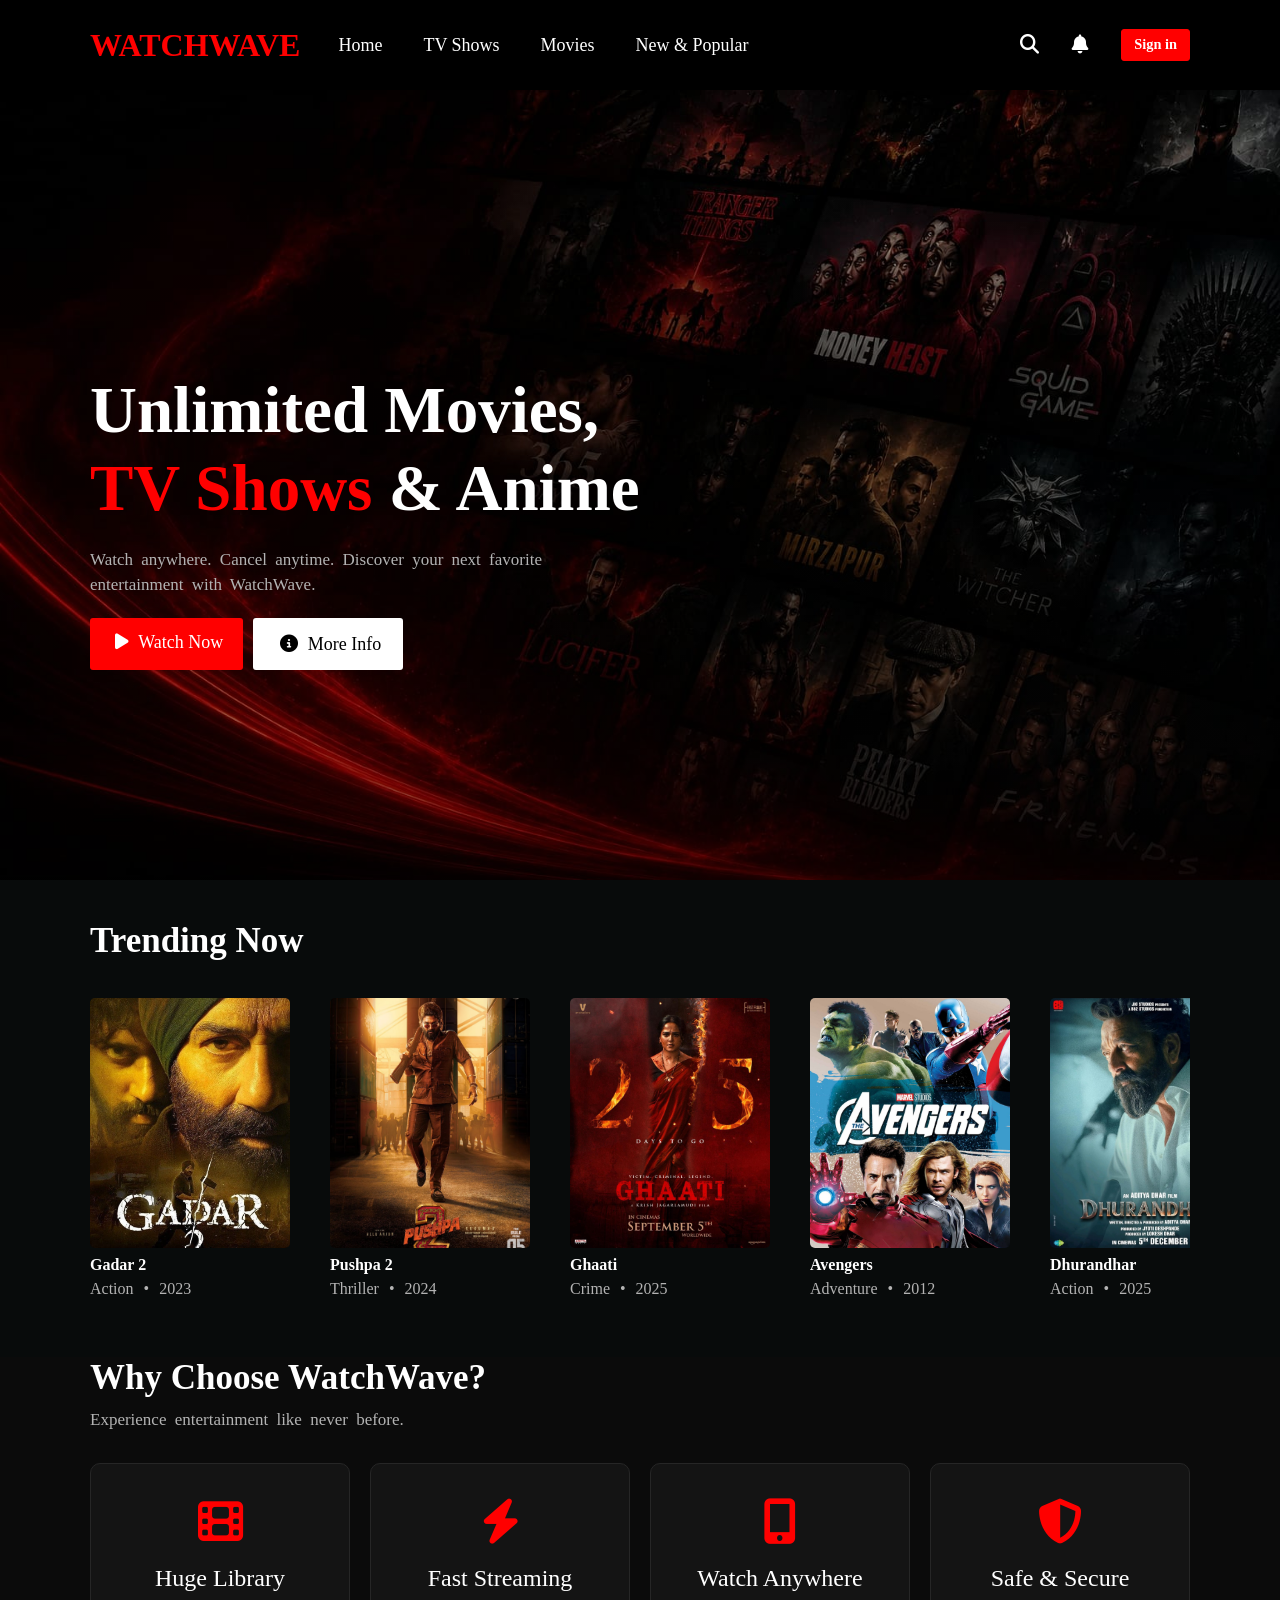
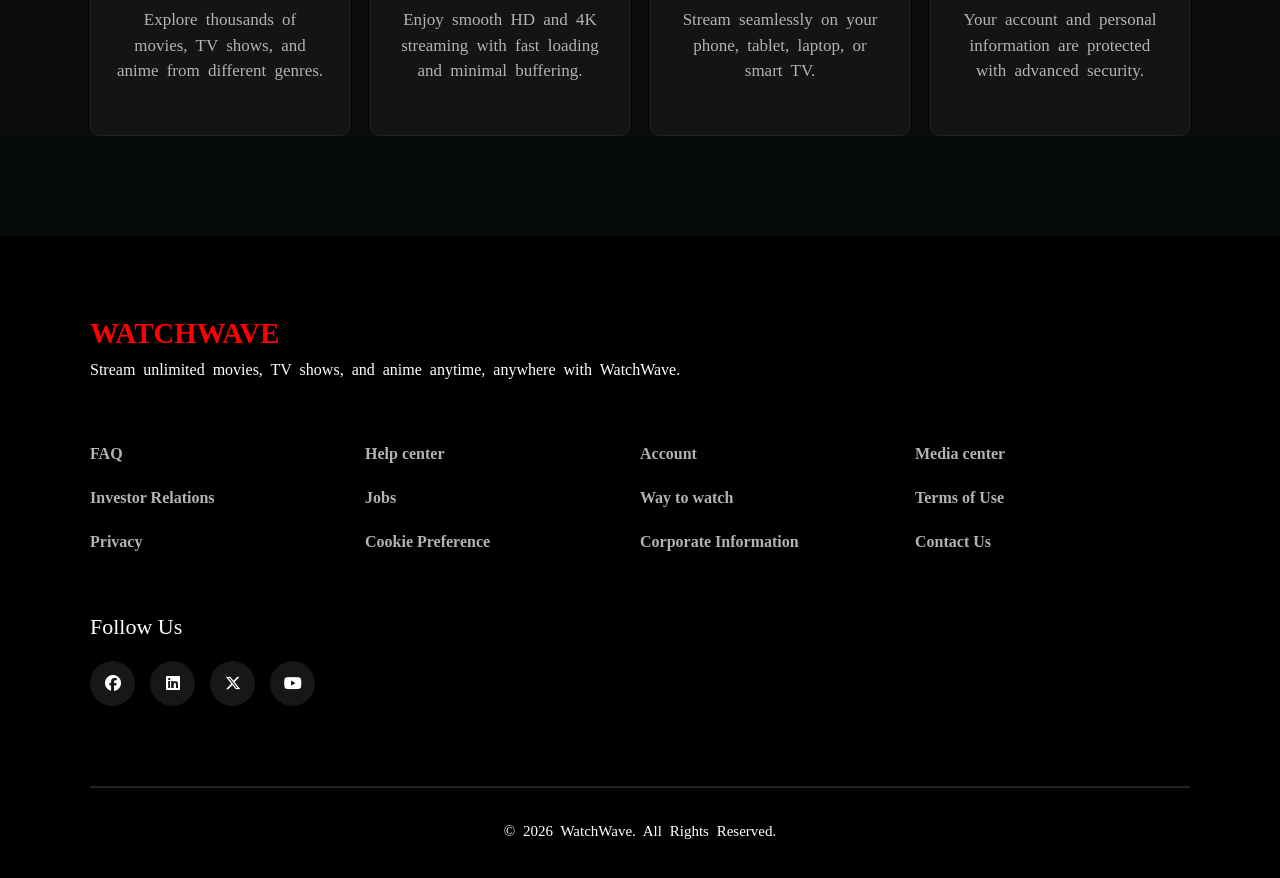
==== index.html @ c590064c "Moving index.html Outside HTML" ====
<!DOCTYPE html>
<html lang="en">

<head>
    <meta charset="UTF-8">
    <meta name="viewport" content="width=device-width, initial-scale=1.0">
    <title>Watchwave</title>
    <link rel="stylesheet" href="https://cdnjs.cloudflare.com/ajax/libs/font-awesome/6.5.1/css/all.min.css">
    <link href="https://cdn.jsdelivr.net/npm/bootstrap@5.3.8/dist/css/bootstrap.min.css" rel="stylesheet">
    <link rel="stylesheet" href="https://cdn.jsdelivr.net/npm/bootstrap-icons@1.11.3/font/bootstrap-icons.min.css">
    <link rel="icon" href="../Image/logo.png">
    <link rel="stylesheet" href="index.css">
</head>

<body>
    <header>
        <nav class="navbar navbar-expand-lg">
            <div class="container">
                <div class="logo">
                    <button class="navbar-toggler" type="button" data-bs-toggle="collapse" data-bs-target="#navbarNav">
                        <span class="navbar-toggler-icon"></span>
                    </button>

                    <div class="navbar-logo">
                        WATCHWAVE
                    </div>
                </div>
                <div class="collapse navbar-collapse" id="navbarNav">
                    <ul class="navbar-nav">
                        <li class="nav-item"><a class="nav-link" href="Home" style="--i:1;">Home</a></li>
                        <li class="nav-item"><a class="nav-link" href="TV shows" style="--i:2;">TV Shows</a></li>
                        <li class="nav-item"><a class="nav-link" href="Movies" style="--i:3;">Movies</a></li>
                        <li class="nav-item"><a class="nav-link" href="New & Popular" style="--i:4;">New & Popular</a>
                        </li>
                    </ul>
                </div>
                <div class="navbar-content">
                    <button type="button" aria-label="search"><i class="fa-solid fa-search" style="--i:1"></i></button>
                    <button type="button" aria-label="search"><i class="fa-solid fa-bell" style="--i:2"></i></button>
                    <a href="../HTML/04-sign-in.html" style="--i:3">Sign in</a>
                </div>
            </div>
        </nav>
    </header>
    <main>
        <section class="Home">
            <div class="container welcome">
                <div class="home-content">
                    <h1>Unlimited Movies,<br><span>TV Shows </span>& Anime</h1>
                    <p>
                        Watch anywhere. Cancel anytime.
                        Discover your next favorite entertainment with WatchWave.
                    </p>
                    <div class="buttons">
                        <a href="#" class="watch">
                            <i class="fa-solid fa-play"></i>
                            Watch Now
                        </a>
                        <a href="#" class="info">
                            <i class="fa-solid fa-circle-info"></i>
                            More Info
                        </a>
                    </div>
                </div>
            </div>
        </section>
        <section class="Trending">
            <div class="container">
                <h2 class="heading">Trending Now</h2>
                <div class="movie-container">
                    <div class="movie">
                        <div class="movie-image">
                            <img src="../Image/movie1.jpeg" alt="Gadar 2 poster">
                        </div>
                        <div class="movie-name"><strong>Gadar 2</strong></div>
                        <div class="movie-date">
                            <span>Action</span>
                            <span>&bull;</span>
                            <span>2023</span>
                        </div>
                    </div>
                    <div class="movie">
                        <div class="movie-image">
                            <img src="../Image/movie2.jpeg" alt="Pushpa poster">
                        </div>
                        <div class="movie-name"><strong>Pushpa 2</strong></div>
                        <div class="movie-date">
                            <span>Thriller</span>
                            <span>&bull;</span>
                            <span>2024</span>
                        </div>
                    </div>
                    <div class="movie">
                        <div class="movie-image">
                            <img src="../Image/movie3.jpeg" alt="Ghaati poster">
                        </div>
                        <div class="movie-name"><strong>Ghaati</strong></div>
                        <div class="movie-date">
                            <span>Crime</span>
                            <span>&bull;</span>
                            <span>2025</span>
                        </div>
                    </div>
                    <div class="movie">
                        <div class="movie-image">
                            <img src="../Image/movie4.jpeg" alt="Avengers poster">
                        </div>
                        <div class="movie-name"><strong>Avengers</strong></div>
                        <div class="movie-date">
                            <span>Adventure</span>
                            <span>&bull;</span>
                            <span>2012</span>
                        </div>
                    </div>
                    <div class="movie">
                        <div class="movie-image">
                            <img src="../Image/movie5.jpeg" alt="Dhurandhar poster">
                        </div>
                        <div class="movie-name"><strong>Dhurandhar</strong></div>
                        <div class="movie-date">
                            <span>Action</span>
                            <span>&bull;</span>
                            <span>2025</span>
                        </div>
                    </div>
                    <div class="movie">
                        <div class="movie-image">
                            <img src="../Image/movie6.jpeg" alt="Jan neta poster">
                        </div>
                        <div class="movie-name"><strong>Jan Neta</strong></div>
                        <div class="movie-date">
                            <span>Action</span>
                            <span>&bull;</span>
                            <span>Upcoming</span>
                        </div>
                    </div>
                    <div class="movie">
                        <div class="movie-image">
                            <img src="../Image/movie7.jpeg" alt="Bloody daddy poster">
                        </div>
                        <div class="movie-name"><strong>Bloody Daddy</strong></div>
                        <div class="movie-date">
                            <span>Thriller</span>
                            <span>&bull;</span>
                            <span>2023</span>
                        </div>
                    </div>
                    <div class="movie">
                        <div class="movie-image">
                            <img src="../Image/movie8.jpeg" alt="Jailer poster">
                        </div>
                        <div class="movie-name"><strong>Jailer</strong></div>
                        <div class="movie-date">
                            <span>Action</span>
                            <span>&bull;</span>
                            <span>2023</span>
                        </div>
                    </div>
                    <div class="movie">
                        <div class="movie-image">
                            <img src="../Image/movie9.jpeg" alt="Nagabandham poster">
                        </div>
                        <div class="movie-name"><strong>Nagabandham</strong></div>
                        <div class="movie-date">
                            <span>Thriller</span>
                            <span>&bull;</span>
                            <span>2026</span>
                        </div>
                    </div>
                    <div class="movie">
                        <div class="movie-image">
                            <img src="../Image/movie10.jpeg" alt="Peddi poster">
                        </div>
                        <div class="movie-name"><strong>Peddi</strong></div>
                        <div class="movie-date">
                            <span>Sport</span>
                            <span>&bull;</span>
                            <span>2026</span>
                        </div>
                    </div>
                </div>
            </div>
        </section>
        <section class="why-watchwave">
            <div class="container">
                <div class="section-title">
                    <h2>Why Choose WatchWave?</h2>
                    <p>Experience entertainment like never before.</p>
                </div>
                <div class="feature-container">
                    <div class="feature-card">
                        <i class="fa-solid fa-film"></i>
                        <h3>Huge Library</h3>
                        <p>
                            Explore thousands of movies, TV shows, and anime from different genres.
                        </p>
                    </div>
                    <div class="feature-card">
                        <i class="fa-solid fa-bolt"></i>
                        <h3>Fast Streaming</h3>
                        <p>
                            Enjoy smooth HD and 4K streaming with fast loading and minimal buffering.
                        </p>
                    </div>
                    <div class="feature-card">
                        <i class="fa-solid fa-mobile-screen-button"></i>
                        <h3>Watch Anywhere</h3>
                        <p>
                            Stream seamlessly on your phone, tablet, laptop, or smart TV.
                        </p>
                    </div>
                    <div class="feature-card">
                        <i class="fa-solid fa-shield-halved"></i>
                        <h3>Safe & Secure</h3>
                        <p>
                            Your account and personal information are protected with advanced security.
                        </p>
                    </div>
                </div>
            </div>
        </section>
    </main>
    <footer>
        <div class="container">
            <div class="footer-logo">
                <h2>WATCHWAVE</h2>
                <p>
                    Stream unlimited movies, TV shows, and anime anytime, anywhere with WatchWave.
                </p>
            </div>
            <div class="footer-item">
                <ul>
                    <li><a href="../HTML/02-faq.html">FAQ</a></li>
                    <li><a href="../HTML/06-investor.html">Investor Relations</a></li>
                    <li><a href="../HTML/10-privacy.html">Privacy</a></li>

                </ul>
                <ul>
                    <li><a href="../HTML/03-help-center.html">Help center</a></li>
                    <li><a href="../HTML/07-job.html">Jobs</a></li>
                    <li><a href="../HTML/11-cookie.html">Cookie Preference</a></li>

                </ul>
                <ul>
                    <li><a href="../HTML/04-sign-in.html">Account</a></li>
                    <li><a href="../HTML/08-way-to-watch.html">Way to watch</a></li>
                    <li><a href="../HTML/12-corporate.html">Corporate Information</a></li>
                </ul>
                <ul>
                    <li><a href="../HTML/05-media-center.html">Media center</a></li>
                    <li><a href="../HTML/09-term-of-use.html">Terms of Use</a></li>
                    <li><a href="../HTML/13-contact-us.html">Contact Us</a></li>
                </ul>
            </div>
            <div class="footer-social">
                <h3>Follow Us</h3>
                <div class="social-icons">
                    <a href="https://www.facebook.com/share/1Pr9M5KjgS/"><i class="fab fa-facebook"></i></a>
                    <a
                        href="https://www.linkedin.com/in/sahil-kumar-790aa62a7?utm_source=share_via&utm_content=profile&utm_medium=member_android"><i
                            class="fab fa-linkedin"></i></a>
                    <a href="https://x.com/Sahilkumar0093"><i class="fab fa-x-twitter"></i></a>
                    <a href="#"><i class="fab fa-youtube"></i></a>
                </div>
            </div>
            <hr>
            <div class="copyright">
                <p>© 2026 WatchWave. All Rights Reserved.</p>
            </div>
        </div>
    </footer>


    <script src="https://cdn.jsdelivr.net/npm/bootstrap@5.3.8/dist/js/bootstrap.bundle.min.js"></script>
</body>

</html>
---- index.css ----
* {
    padding: 0;
    margin: 0;
    box-sizing: border-box;
}

body {
    font-family: auto;
    background-color: rgb(8, 11, 11);
    color: #fff;
    padding-top: 70px;

}

.container {
    padding-inline: 20px;
}

.Home {
    background-image: linear-gradient(rgba(0, 0, 0, -0.9), rgba(0, 0, 0, .5)), url(../Image/Background.png);
    height: 90vh;
    background-size: cover;
    background-repeat: no-repeat;
    background-position: center center;
}

.navbar {
    width: 100%;
    position: fixed;
    top: 0;
    left: 0;
    height: 90px;
    z-index: 1000;
    background-color: #000;
}

a {
    text-decoration: none;
}

p {
    word-spacing: 4px;
    color: #B3B3B3;
    font-size: 17px;
}

.logo {
    display: flex;
    align-items: center;
    text-align: center;
}

.navbar-logo {
    color: red;
    font-size: 2rem;
    font-weight: 600;
    opacity: 0;
    animation: slideRight 2s ease forwards;

}

@keyframes slideRight {
    0% {
        transform: translateX(-100px);
        opacity: 0;
    }

    100% {
        transform: translateX(0);
        opacity: 1;
    }
}

.navbar-toggler-icon {
    filter: brightness(0) invert(1);
    opacity: 0;
    animation: slideRight 2s ease forwards;
}

.navbar-toggler:focus {
    box-shadow: none;
}

.navbar-nav {
    padding: 0px 0px 0px 30px;
    gap: 25px;
}

.nav-link {
    color: white;
    transition: .3s;
    font-size: large;
    opacity: 0;
    animation: slideTop .6s ease forwards;
    animation-delay: calc(.1s * var(--i));
}

@keyframes slideTop {
    0% {
        transform: translateY(100px);
        opacity: 0;
    }

    100% {
        transform: translateY(0);
        opacity: 1;
    }
}

.nav-link:hover {
    color: red;
}

.navbar-content {
    display: flex;
    justify-content: space-between;
    max-width: 170px;
    width: 100%;
}

.navbar-content i,
.navbar-content a {
    opacity: 0;
    animation: slideTop .6s ease forwards;
    animation-delay: calc(.1s * var(--i));
}

.navbar button {
    background: transparent;
    color: #fff;
    border: none;
    cursor: pointer;
    font-size: larger;
}

.navbar-content a {
    background-color: red;
    color: #fff;
    border: 1px solid red;
    border-radius: 3px;
    padding: 4px 12px;
    font-size: 0.9rem;
    font-weight: 600;
    transition: .3s;
}

.navbar-content a:hover {
    background: #cb0909;
    border-color: #cb0909;
}

.welcome {
    display: flex;
    align-items: center;
    height: 100vh;
}

.home-content {
    max-width: 650px;
}

.home-content h1 {
    font-size: 65px;
    font-weight: revert;
    opacity: 0;
    animation: slideRight 1s ease forwards;
    animation-delay: .8s;

}

@keyframes slideRight {
    0% {
        transform: translateX(-100px);
        opacity: 0;
    }

    100% {
        transform: translateX(0);
        opacity: 1;
    }
}

.home-content h1 span {
    color: red;
}

.home-content p {
    margin: 20px 0;
    max-width: 500px;
    width: 100%;
    opacity: 0;
    animation: slideLeft 1s ease forwards;
    animation-delay: .8s;
}

@keyframes slideLeft {
    0% {
        transform: translateX(100px);
        opacity: 0;
    }

    100% {
        transform: translateX(0);
        opacity: 1;
    }
}


.buttons {
    display: flex;
    gap: 10px;
}

.buttons a {
    padding: 10px 20px;
    border-radius: 3px;
    font-size: 18px;
    transition: .3s;
}

.watch {
    background: red;
    color: #fff;
    opacity: 0;
    animation: slideTop 1s ease forwards;
    animation-delay: .8s;

}

@keyframes slideTop {
    0% {
        transform: translateY(100px);
        opacity: 0;
    }

    100% {
        transform: translateY(0);
        opacity: 1;
    }
}

.watch:hover {
    background: #cb0909;
}

.info {
    border: 2px solid white;
    background: #fff;
    color: #000;
    opacity: 0;
    animation: slideTop 1s ease forwards;
    animation-delay: .8s;

}

.buttons i {
    padding: 5px 5px 0px 5px;
}

.heading {
    font-size: 35px;
    font-weight: 600;
    margin: 40px 0px 10px 0px;
}

.movie-container {
    display: flex;
    flex-direction: row;
    gap: 40px;
    overflow: auto;
    background: transparent;
}

::-webkit-scrollbar {
    display: none;
}

.movie {
    margin: 26px 0px;
    cursor: pointer;
    transition: .5s;
    border-radius: 5px;
}

.movie:hover {
    transform: translateY(-10px) scale(1.05);
}

.movie-container .movie:nth-child(1):hover {
    margin-left: 8px;
}

.movie-image {
    width: 200px;
    height: 250px;
}

.movie img {
    width: 100%;
    height: 100%;
    border-radius: 5px;
    object-fit: cover;
}

.movie img:hover {
    border: 2px solid #fff;
    box-shadow: 0 0 10px #fff;
}

.movie-name {
    margin: 5px 0px 0px 0px;
}

.movie-date {
    display: flex;
    gap: 10px;
    color: #B3B3B3;
}

.why-watchwave {
    background: #0B0B0B;
}

.section-title {

    margin: 30px auto 30px auto;
}

.section-title h2 {
    font-size: 35px;
    font-weight: 600;
}

.feature-container {
    display: grid;
    grid-template-columns: repeat(4, 1fr);
    gap: 20px;
    margin-bottom: 100px;
}

.feature-card {
    background: #141414;
    padding: 35px 25px;
    border-radius: 10px;
    transition: .3s;
    border: 1px solid #262626;
    text-align: center;
}

.feature-card:hover {
    transform: translateY(-10px);
    border-color: #E50914;
    box-shadow: 0 0 10px red;
}

.feature-card i {
    font-size: 45px;
    color: red;
    margin-bottom: 20px;
}

.feature-card h3 {
    margin-bottom: 15px;
    font-size: 24px;
}

footer {
    background-color: #000;
    padding: 40px 0px 20px 0px;
}

.footer-logo h2 {
    color: red;
    font-size: 1.8rem;
    font-weight: 600;
    padding: 40px 0px 0px 0px;
}

.footer-logo p {
    margin-bottom: 50px;
    font-size: 1rem;
    color: #fff;
}

.footer-item {
    display: grid;
    grid-template-columns: repeat(4, 1fr);
}

footer ul {
    padding-left: 0px;
    margin: 0px;


}

footer ul li {
    padding: 10px 0px;
    list-style: none;

}

footer a {
    color: #B3B3B3;
    font-weight: 600;

}

footer ul li a:hover {
    text-decoration: underline;
    color: #fff;
}

.footer-social h3 {
    margin: 50px 0px 20px 0px;
    font-size: 22px;
}


.social-icons {
    display: flex;
    gap: 15px;
}

.social-icons a {
    width: 45px;
    height: 45px;
    background: #171717;
    color: #fff;
    display: flex;
    justify-content: center;
    align-items: center;
    border-radius: 50%;
    text-decoration: none;
    transition: .3s;

}

.social-icons a:hover {
    background: red;
    transform: translateY(-5px);
}

footer hr {
    margin: 5rem 0rem 2rem 0rem;
    border: 1px solid #222;
    opacity: 1.25;
}

.copyright p {
    text-align: center;
    color: #fff;
    font-size: 15px;
}


@media(max-width:991px) {
    .navbar-nav {
        padding: 0px 0px 0px 15px;
    }

    .feature-container {
        grid-template-columns: repeat(2, 1fr);
    }
}


@media(max-width:768px) {

    .home-content h1 {
        font-size: 59px;
    }

    p {
        font-size: 17px;
    }

    .heading,
    .section-title h2 {
        font-size: 1.5rem;
    }

    .section-title p {
        font-size: 15px;
    }

    .movie-image {
        width: 180px;
        height: 230px;
    }

    .feature-container {
        grid-template-columns: 1fr;
    }

    .footer-item {

        grid-template-columns: repeat(2, 1fr);
    }
}


@media(max-width:480px) {
    .navbar-logo {
        font-size: 1.5rem;

    }

    .navbar-content {
        max-width: 154px;
        width: 100%
    }

    .navbar button {
        font-size: medium;
    }

    .home-content h1 {
        font-size: 50px;
    }

    .home-content p {
        font-size: 1rem;
    }

    .home-content .buttons a {
        padding: 10px 15px;
    }

    .movie-image {
        width: 150px;
        height: 200px;
    }

    .feature-card i {
        font-size: 35px;
    }

    .footer-item {
        grid-template-columns: 1fr;
    }

    .footer-logo {
        font-size: 1.5rem;
    }

    .footer-logo p {
        margin-bottom: 50px;
        font-size: .9rem;
    }

    footer ul li {
        padding: 7px 0px;
    }

    footer a {
        font-size: .8rem;
    }

    footer p {
        font-size: 0.7rem;
    }
}

@media(max-width:402px) {
    .navbar-content {
        margin: 10px 0px 0px 18px;
    }

    .buttons a {
        font-size: 14px;
    }
}
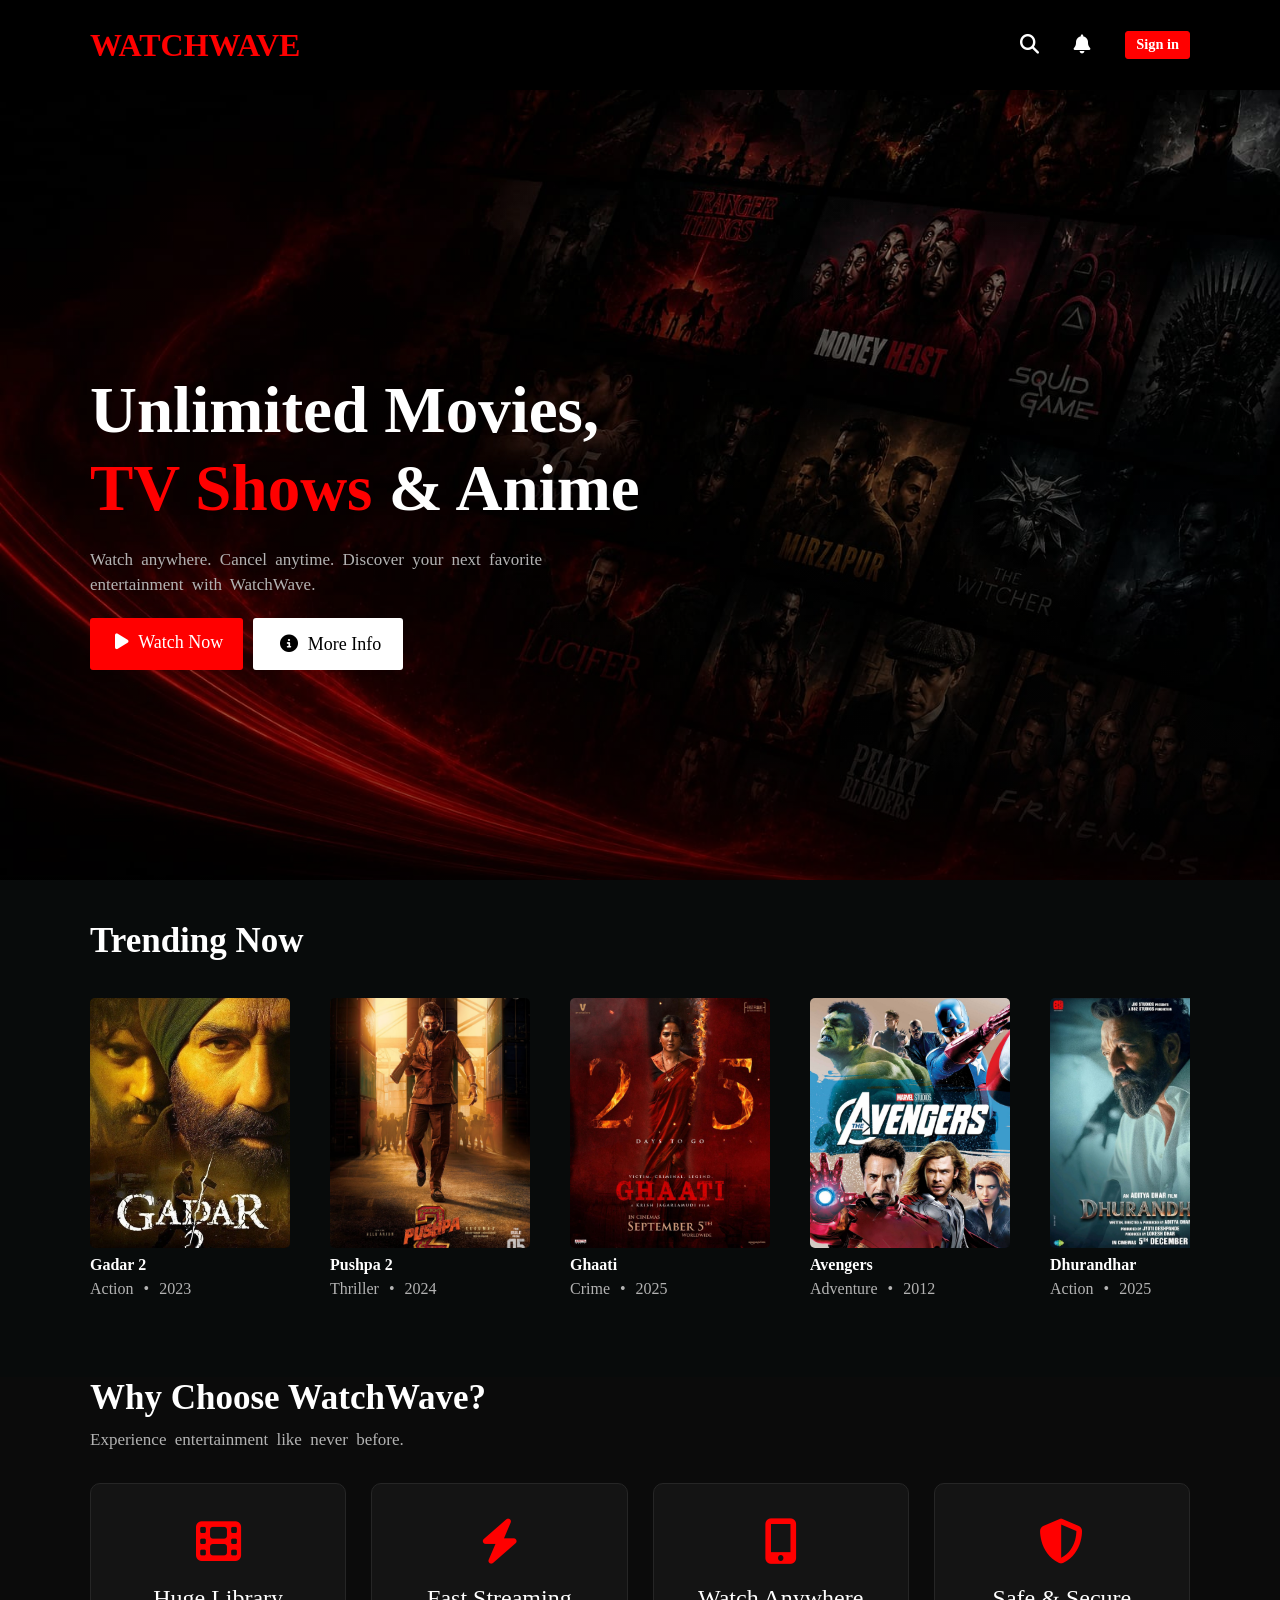
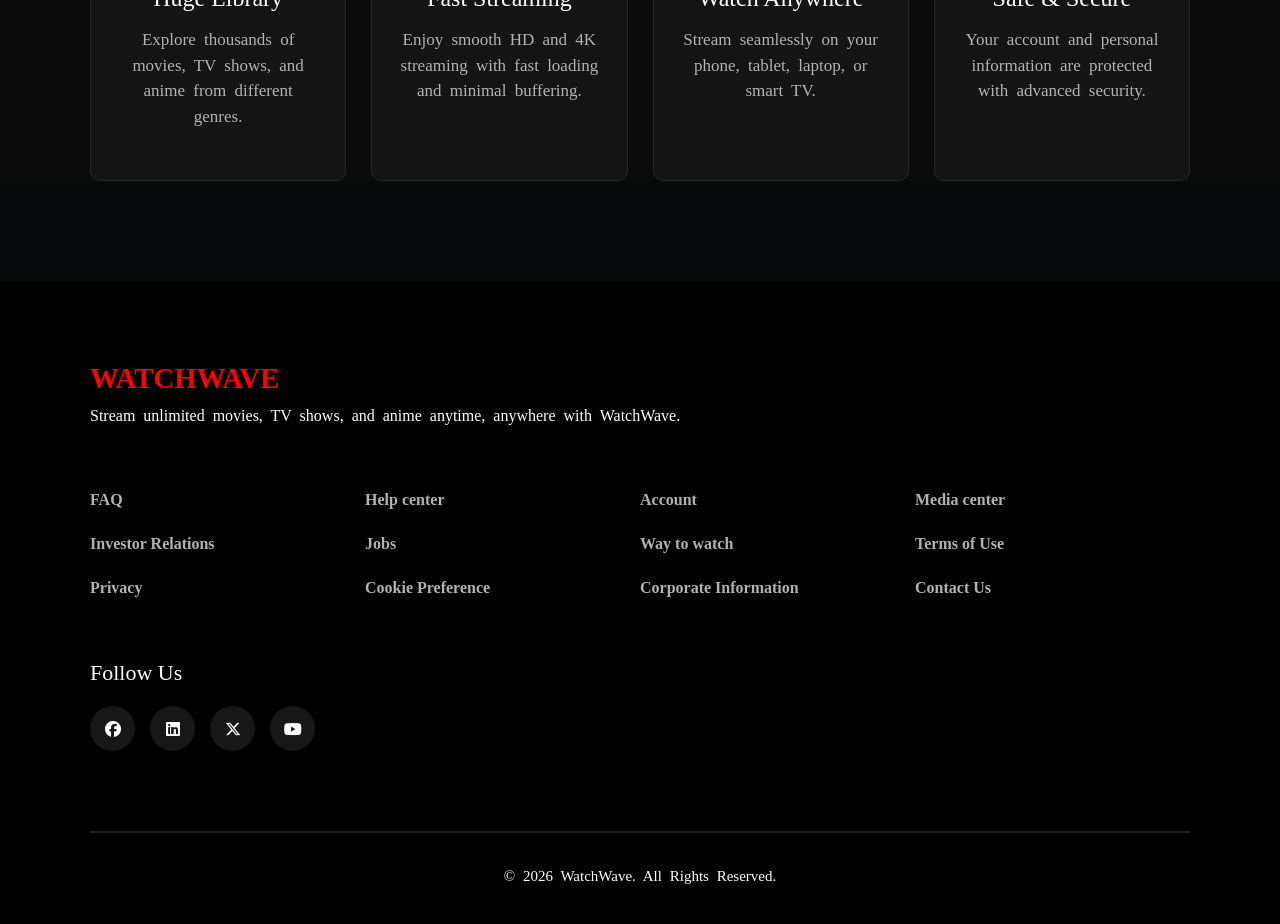
==== commit 5e881b54: "Update Navbar" ====
--- a/index.html
+++ b/index.html
@@ -17,22 +17,9 @@
         <nav class="navbar navbar-expand-lg">
             <div class="container">
                 <div class="logo">
-                    <button class="navbar-toggler" type="button" data-bs-toggle="collapse" data-bs-target="#navbarNav">
-                        <span class="navbar-toggler-icon"></span>
-                    </button>
-
                     <div class="navbar-logo">
                         WATCHWAVE
                     </div>
-                </div>
-                <div class="collapse navbar-collapse" id="navbarNav">
-                    <ul class="navbar-nav">
-                        <li class="nav-item"><a class="nav-link" href="Home" style="--i:1;">Home</a></li>
-                        <li class="nav-item"><a class="nav-link" href="TV shows" style="--i:2;">TV Shows</a></li>
-                        <li class="nav-item"><a class="nav-link" href="Movies" style="--i:3;">Movies</a></li>
-                        <li class="nav-item"><a class="nav-link" href="New & Popular" style="--i:4;">New & Popular</a>
-                        </li>
-                    </ul>
                 </div>
                 <div class="navbar-content">
                     <button type="button" aria-label="search"><i class="fa-solid fa-search" style="--i:1"></i></button>
--- a/index.css
+++ b/index.css
@@ -71,16 +71,6 @@
     }
 }
 
-.navbar-toggler-icon {
-    filter: brightness(0) invert(1);
-    opacity: 0;
-    animation: slideRight 2s ease forwards;
-}
-
-.navbar-toggler:focus {
-    box-shadow: none;
-}
-
 .navbar-nav {
     padding: 0px 0px 0px 30px;
     gap: 25px;
@@ -138,7 +128,7 @@
     color: #fff;
     border: 1px solid red;
     border-radius: 3px;
-    padding: 4px 12px;
+    padding: 2px 10px;
     font-size: 0.9rem;
     font-weight: 600;
     transition: .3s;
@@ -323,7 +313,7 @@
 
 .section-title {
 
-    margin: 30px auto 30px auto;
+    margin: 50px auto 30px auto;
 }
 
 .section-title h2 {
@@ -334,7 +324,7 @@
 .feature-container {
     display: grid;
     grid-template-columns: repeat(4, 1fr);
-    gap: 20px;
+    gap: 25px;
     margin-bottom: 100px;
 }
 
@@ -507,16 +497,19 @@
     }
 
     .navbar-content {
-        max-width: 154px;
+        max-width: 130px;
         width: 100%
     }
 
     .navbar button {
         font-size: medium;
     }
-
+    .home-content {
+    max-width: 650px;
+    text-align: center;
+}
     .home-content h1 {
-        font-size: 50px;
+        font-size: 40px;
     }
 
     .home-content p {
@@ -526,7 +519,9 @@
     .home-content .buttons a {
         padding: 10px 15px;
     }
-
+    .buttons{
+        justify-content:center;
+    }
     .movie-image {
         width: 150px;
         height: 200px;
@@ -554,7 +549,7 @@
     }
 
     footer a {
-        font-size: .8rem;
+        font-size: .9rem;
     }
 
     footer p {
@@ -563,9 +558,6 @@
 }
 
 @media(max-width:402px) {
-    .navbar-content {
-        margin: 10px 0px 0px 18px;
-    }
 
     .buttons a {
         font-size: 14px;
